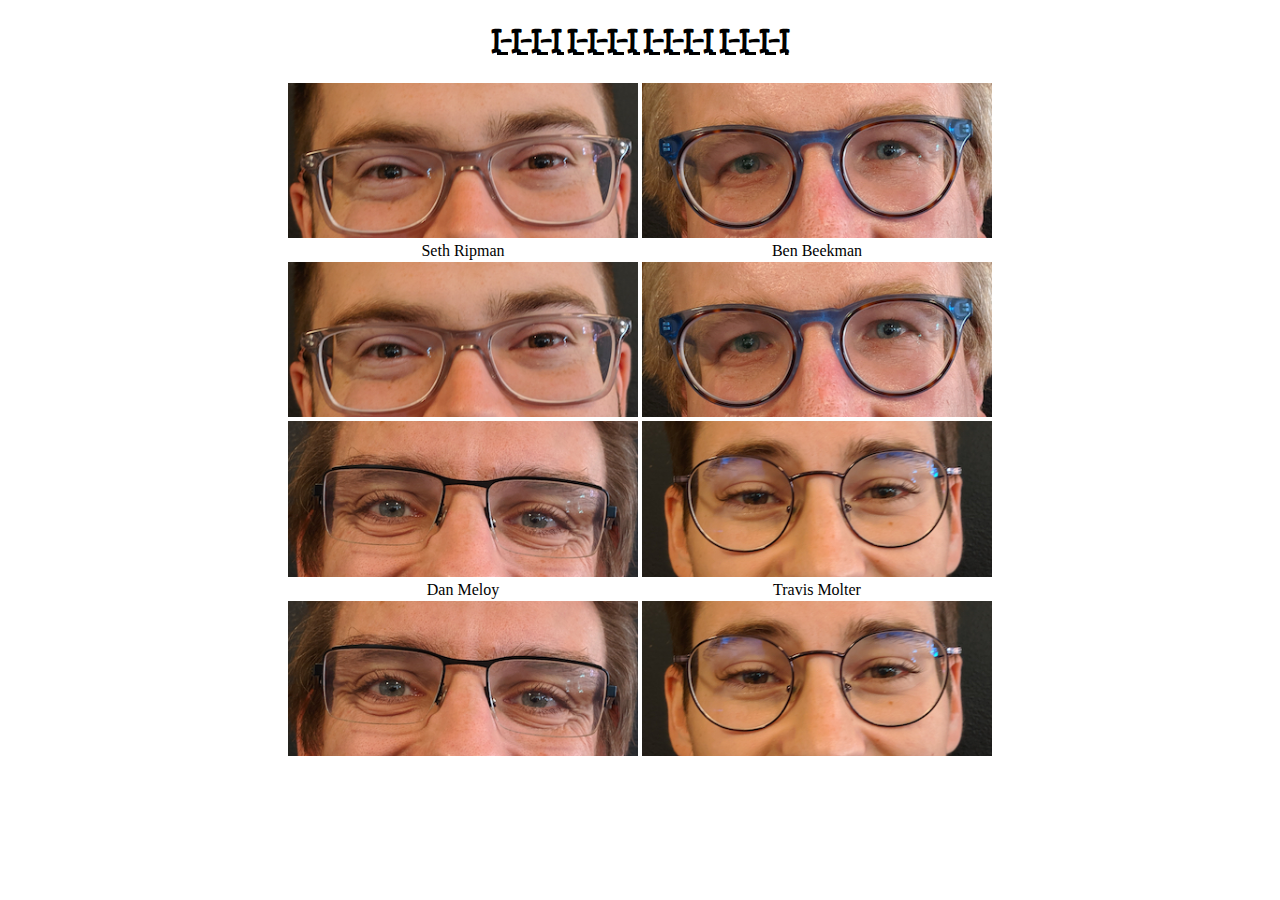
==== about-page/index.html @ bc8ddaf8 "fixed pathing issue" ====
<!DOCTYPE html>
<html lang="en">

<head>
    <meta charset="UTF-8">
    <meta name="viewport" content="width=device-width, initial-scale=1.0">
    <meta http-equiv="X-UA-Compatible" content="ie=edge">
    <link href="https://fonts.googleapis.com/css?family=Amatic+SC|Neuton|Noto+Serif+JP|Rancho|Rock+Salt|Tangerine&display=swap" rel="stylesheet">
    <link rel="stylesheet" href="./about.css">
    <link rel="stylesheet" href="./animate.css">
    <title>About Us!</title>
</head>

<body>
    <header>
        <h1>
            <span class="rancho">I-I-I-I I-I-I-I I-I-I-I I-I-I-I</span>
        </h1>
    </header>
    <main>
        <div class="container">
                <div class="parent">
                    <div class="seth div1 rect-img">
                        <img class="rect-face" src="../assets/about-faces/seth-rect-face.jpg">
                    </div>
                    
                    <div class="seth div2"> 
                        <span>Seth Ripman</span>
                    </div>
                    
                    <div class="seth div3 rect-img"> 
                        <img class="rect-face" src="../assets/about-faces/seth-rect-face.jpg">
                    </div>
                
                    <div class="dan div4 rect-img">
                        <img class="rect-face" src="../assets/about-faces/dan-rect-face.jpg">
                    </div>
                    
                    <div class="dan div5"> 
                        <span>Dan Meloy</span>
                    </div>
                    
                    <div class="dan div6 rect-img"> 
                        <img class="rect-face" src="../assets/about-faces/dan-rect-face.jpg">
                    </div>

                    <div class="ben div7 rect-img">
                        <img class="rect-face" src="../assets/about-faces/ben-rect-face.jpg">
                    </div>
                    
                    <div class="ben div8"> 
                        <span>Ben Beekman</span>
                    </div>
                    
                    <div class="ben div9 rect-img"> 
                        <img class="rect-face" src="../assets/about-faces/ben-rect-face.jpg">
                    </div>

                    <div class="travis div10 rect-img">
                        <img class="rect-face" src="../assets/about-faces/travis-rect-face.jpg">
                    </div>
                    
                    <div class="travis div11"> 
                        <span>Travis Molter</span>
                    </div>
                    
                    <div class="travis div12 rect-img"> 
                        <img class="rect-face" src="../assets/about-faces/travis-rect-face.jpg">
                    </div>

                </div> 

        </div>
    </main>

    <script type="module" src="./about.js"></script>
</body>

</html>
---- about-page/about.css ----
body, main {
    margin: 0 auto;
}

h1 {
    text-align: center;
}

.rancho {
    font-family: 'Rancho', cursive;
    text-decoration: underline;
}

.container {
    margin: 0 auto;
    width: 55%;
}

img {
    width: 100%;
    height: auto;
}

.parent {
    display: grid;
    grid-template-columns: 9fr 0fr 9fr;
    grid-template-rows: 4fr 0.5fr 4fr 0fr 4fr 0.5fr 4fr;
    grid-column-gap: 2px;
    grid-row-gap: 0px;
}
    
.div1 { 
    grid-area: 1 / 1 / 2 / 2;
}

.div2 {
    grid-area: 2 / 1 / 3 / 2;
    text-align: center;
}

.div3 {
    grid-area: 3 / 1 / 4 / 2;
}

.div4 {
    grid-area: 5 / 1 / 6 / 2;
}

.div5 {
    grid-area: 6 / 1 / 7 / 2;
    text-align: center;
}

.div6 {
    grid-area: 7 / 1 / 8 / 2;
}

.div7 {
    grid-area: 1 / 3 / 2 / 4;
}

.div8 {
    grid-area: 2 / 3 / 3 / 4;
    text-align: center;
}

.div9 {
    grid-area: 3 / 3 / 4 / 4;
}

.div10 {
    grid-area: 5 / 3 / 6 / 4;
}

.div11 {
    grid-area: 6 / 3 / 7 / 4;
    text-align: center;
}

.div12 {
    grid-area: 7 / 3 / 8 / 4;
}
    
.rect-img {
}

.rect-face {
}
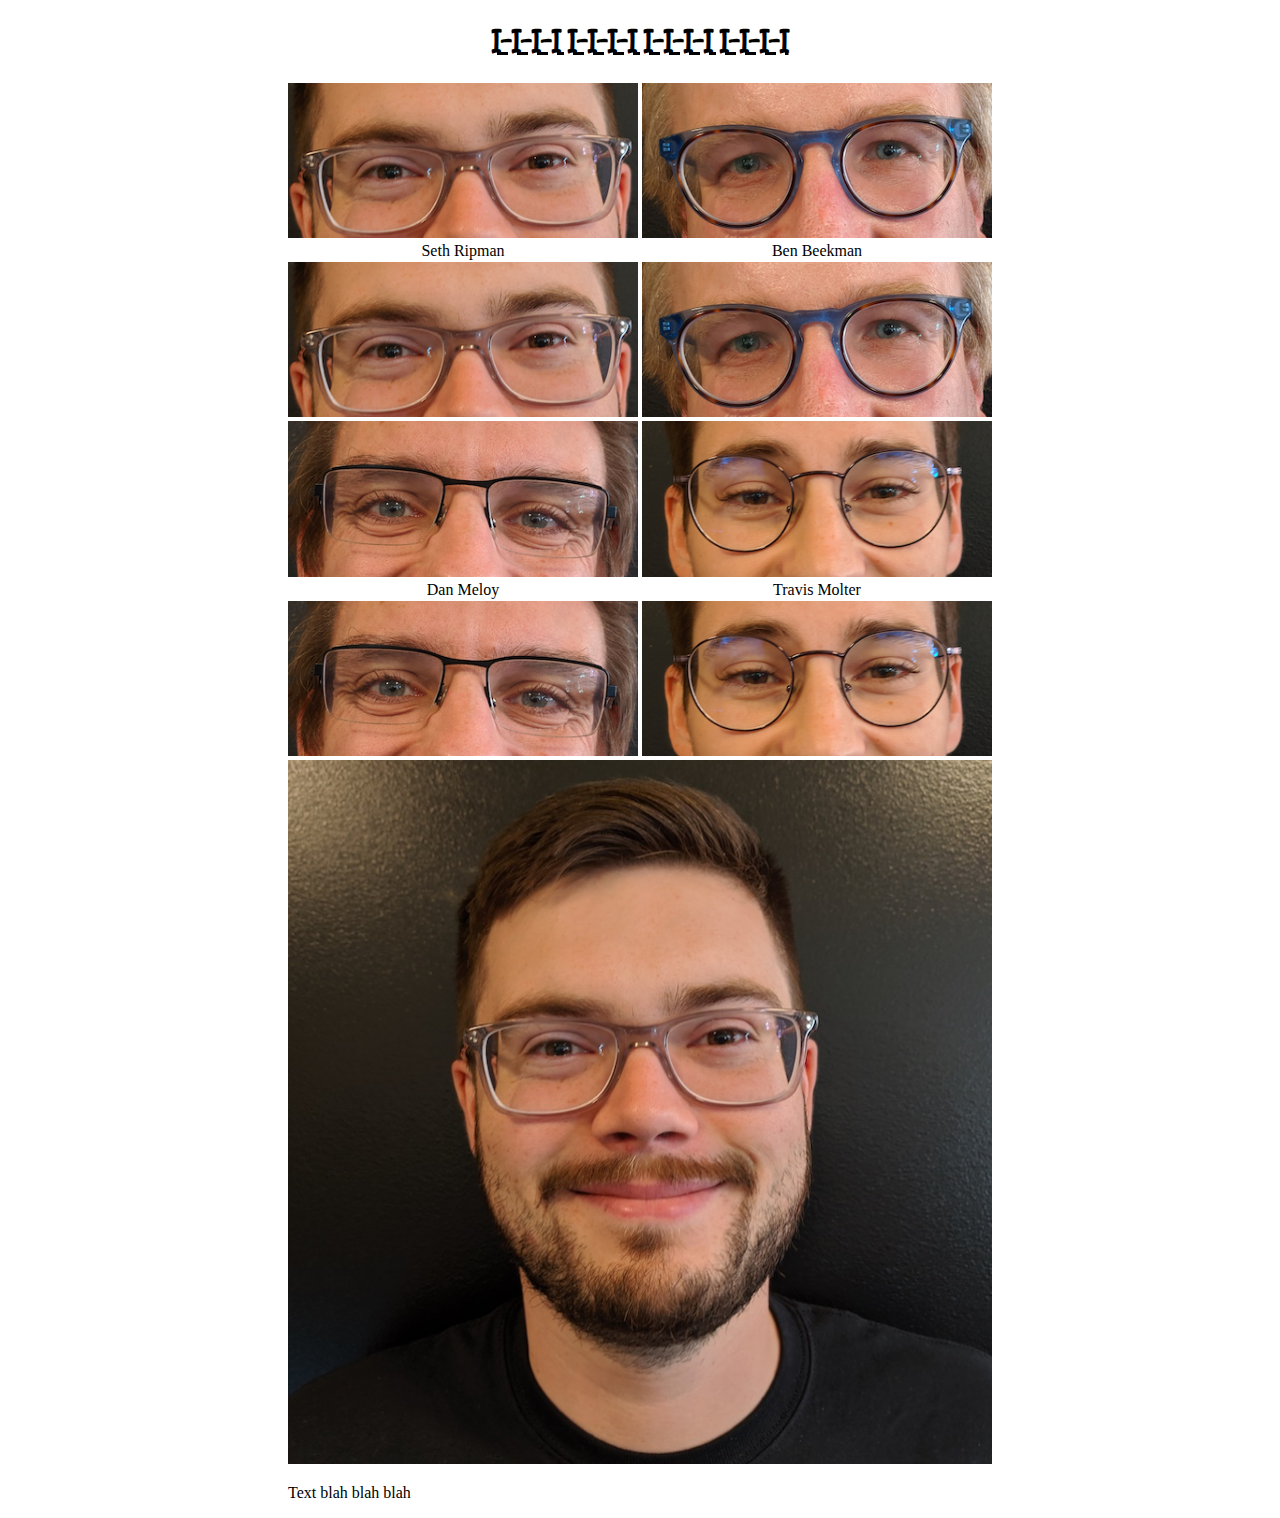
==== commit bf4c5d85: "working on mouseover hide" ====
--- a/about-page/index.html
+++ b/about-page/index.html
@@ -21,7 +21,7 @@
         <div class="container">
                 <div class="parent">
                     <div class="seth div1 rect-img">
-                        <img class="rect-face" src="../assets/about-faces/seth-rect-face.jpg">
+                        <img class="rect-face seth-face" src="../assets/about-faces/seth-rect-face.jpg">
                     </div>
                     
                     <div class="seth div2"> 
@@ -29,11 +29,11 @@
                     </div>
                     
                     <div class="seth div3 rect-img"> 
-                        <img class="rect-face" src="../assets/about-faces/seth-rect-face.jpg">
+                        <img class="rect-face seth-face" src="../assets/about-faces/seth-rect-face.jpg">
                     </div>
                 
                     <div class="dan div4 rect-img">
-                        <img class="rect-face" src="../assets/about-faces/dan-rect-face.jpg">
+                        <img class="rect-face dan-face" src="../assets/about-faces/dan-rect-face.jpg">
                     </div>
                     
                     <div class="dan div5"> 
@@ -41,11 +41,11 @@
                     </div>
                     
                     <div class="dan div6 rect-img"> 
-                        <img class="rect-face" src="../assets/about-faces/dan-rect-face.jpg">
+                        <img class="rect-face dan-face" src="../assets/about-faces/dan-rect-face.jpg">
                     </div>
 
                     <div class="ben div7 rect-img">
-                        <img class="rect-face" src="../assets/about-faces/ben-rect-face.jpg">
+                        <img class="rect-face ben-face" src="../assets/about-faces/ben-rect-face.jpg">
                     </div>
                     
                     <div class="ben div8"> 
@@ -53,11 +53,11 @@
                     </div>
                     
                     <div class="ben div9 rect-img"> 
-                        <img class="rect-face" src="../assets/about-faces/ben-rect-face.jpg">
+                        <img class="rect-face ben-face" src="../assets/about-faces/ben-rect-face.jpg">
                     </div>
 
                     <div class="travis div10 rect-img">
-                        <img class="rect-face" src="../assets/about-faces/travis-rect-face.jpg">
+                        <img class="rect-face travis-face" src="../assets/about-faces/travis-rect-face.jpg">
                     </div>
                     
                     <div class="travis div11"> 
@@ -65,10 +65,13 @@
                     </div>
                     
                     <div class="travis div12 rect-img"> 
-                        <img class="rect-face" src="../assets/about-faces/travis-rect-face.jpg">
+                        <img class="rect-face travis-face" src="../assets/about-faces/travis-rect-face.jpg">
                     </div>
-
-                </div> 
+                </div>
+                    <img class="square-face" src="../assets/about-faces/seth-square-face.jpg">
+                <div>
+                    <p>Text blah blah blah</p>
+                </div>
 
         </div>
     </main>
--- a/about-page/about.css
+++ b/about-page/about.css
@@ -81,8 +81,5 @@
     grid-area: 7 / 3 / 8 / 4;
 }
     
-.rect-img {
-}
-
-.rect-face {
-}+.square-face {
+  }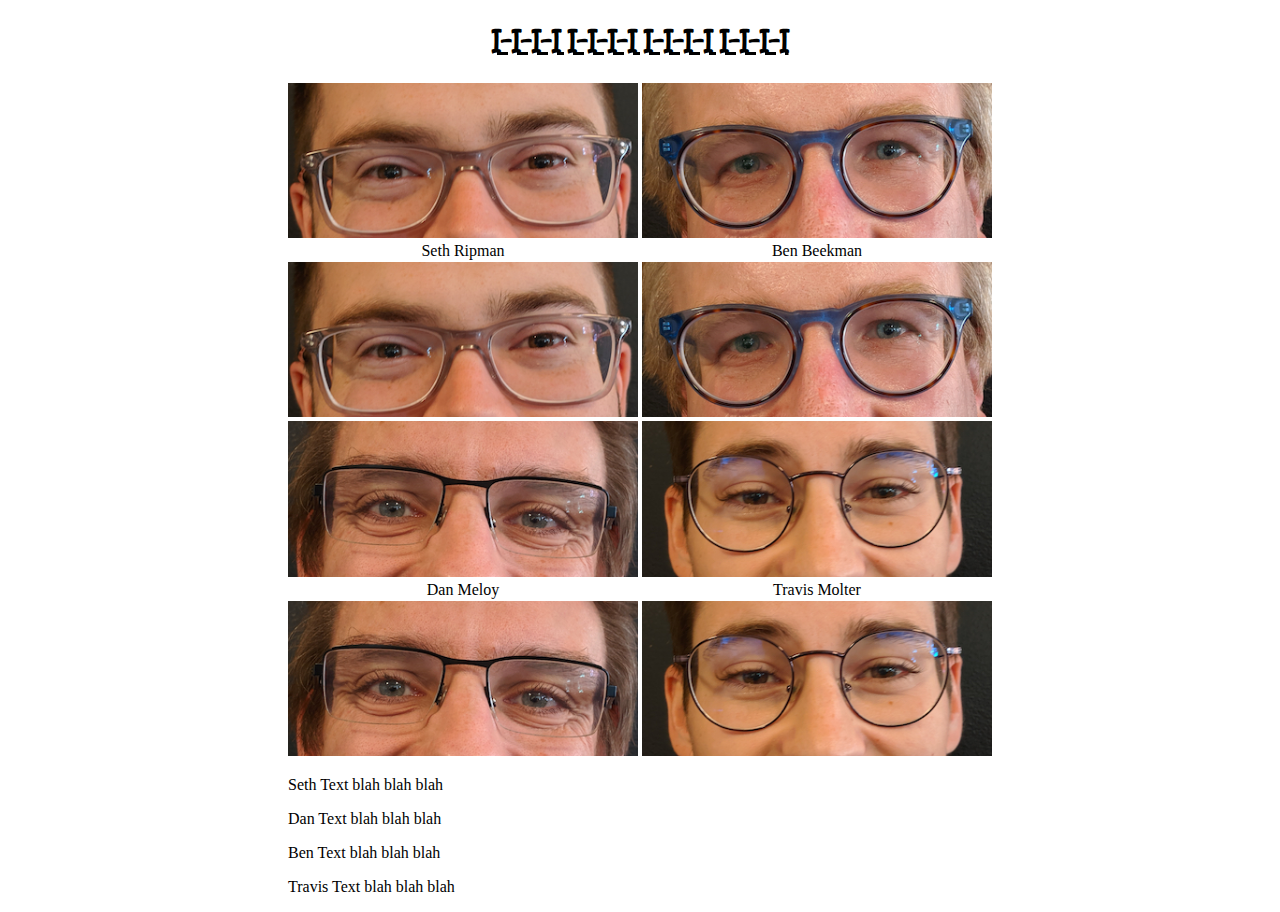
==== commit e011bec4: "fresh dev!" ====
--- a/about-page/index.html
+++ b/about-page/index.html
@@ -68,9 +68,30 @@
                         <img class="rect-face travis-face" src="../assets/about-faces/travis-rect-face.jpg">
                     </div>
                 </div>
-                    <img class="square-face" src="../assets/about-faces/seth-square-face.jpg">
-                <div>
-                    <p>Text blah blah blah</p>
+
+                <div id="hidden-seth">
+                    <img id="big-seth" class="square-face" src="../assets/about-faces/seth-square-face.jpg">
+                    <div>
+                        <p>Seth Text blah blah blah</p>
+                    </div>
+                </div>
+                <div id="hidden-dan">
+                    <img id="big-dan" class="square-face" src="../assets/about-faces/dan-square-face.jpg">
+                    <div>
+                        <p>Dan Text blah blah blah</p>
+                    </div>
+                </div>
+                <div id="hidden-ben">
+                    <img id="big-ben" class="square-face" src="../assets/about-faces/ben-square-face.jpg">
+                    <div>
+                        <p>Ben Text blah blah blah</p>
+                    </div>
+                </div>
+                <div id="hidden-travis">
+                    <img id="big-travis" class="square-face" src="../assets/about-faces/travis-square-face.jpg">
+                    <div>
+                        <p>Travis Text blah blah blah</p>
+                    </div>
                 </div>
 
         </div>
--- a/about-page/about.css
+++ b/about-page/about.css
@@ -80,6 +80,23 @@
 .div12 {
     grid-area: 7 / 3 / 8 / 4;
 }
-    
+
+.hidden-seth {
+    display: none;
+}
+
+.hidden-dan {
+    display: none;
+}
+
+.hidden-ben {
+    display: none;
+}
+
+.hidden-travis {
+    display: none;
+}
+
 .square-face {
-  }+    display: none;
+}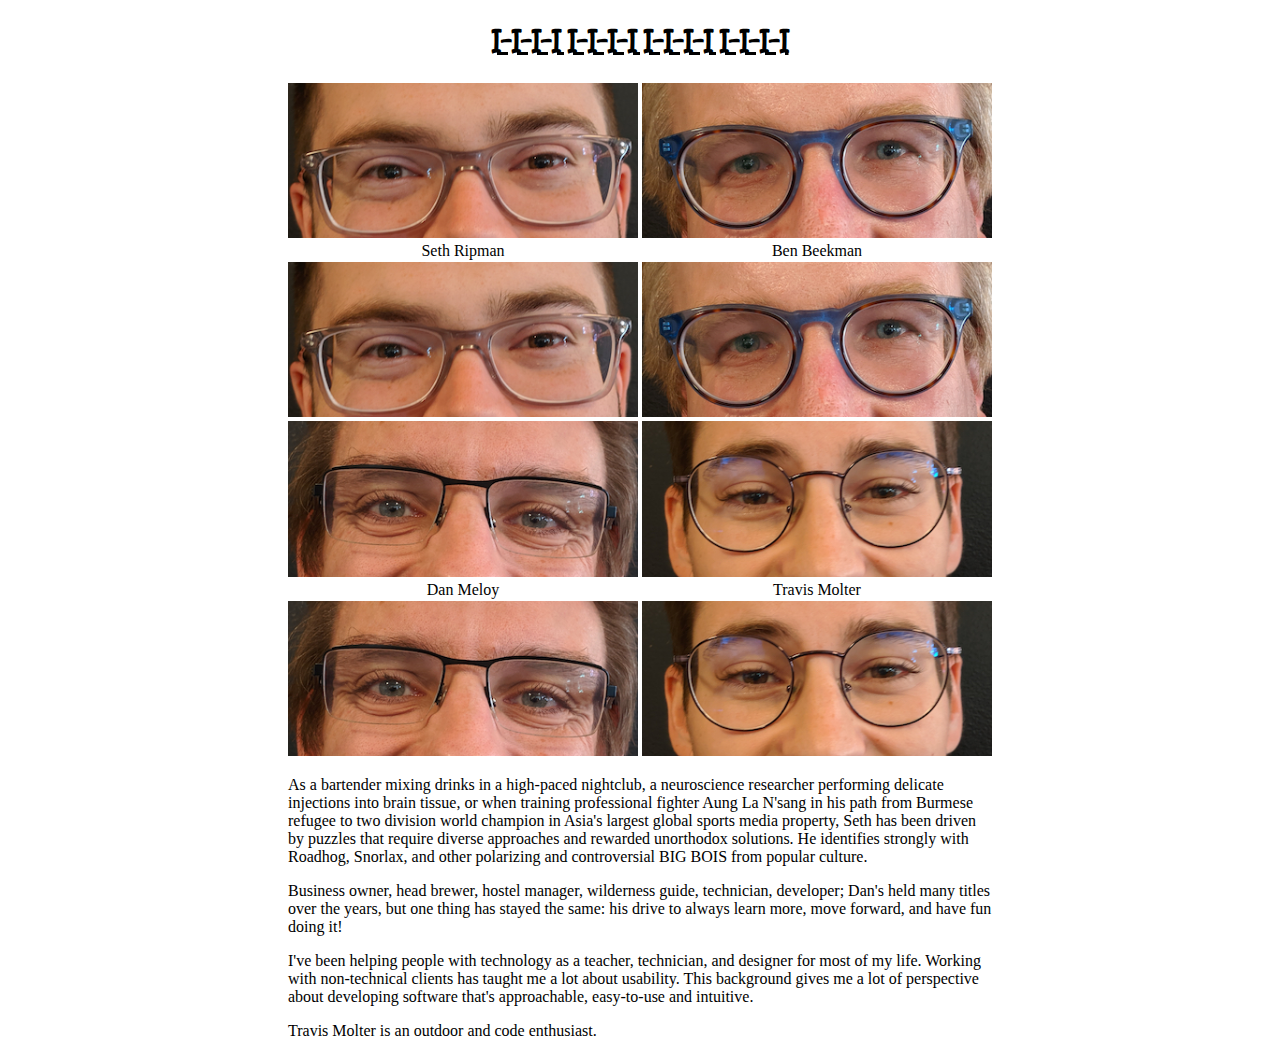
==== commit 3b546d74: "added personal statements" ====
--- a/about-page/index.html
+++ b/about-page/index.html
@@ -72,25 +72,25 @@
                 <div id="hidden-seth">
                     <img id="big-seth" class="square-face" src="../assets/about-faces/seth-square-face.jpg">
                     <div>
-                        <p>Seth Text blah blah blah</p>
+                        <p>As a bartender mixing drinks in a high-paced nightclub, a neuroscience researcher performing delicate injections into brain tissue, or when training professional fighter Aung La N'sang in his path from Burmese refugee to two division world champion in Asia's largest global sports media property, Seth has been driven by puzzles that require diverse approaches and rewarded unorthodox solutions. He identifies strongly with Roadhog, Snorlax, and other polarizing and controversial BIG BOIS from popular culture.</p>
                     </div>
                 </div>
                 <div id="hidden-dan">
                     <img id="big-dan" class="square-face" src="../assets/about-faces/dan-square-face.jpg">
                     <div>
-                        <p>Dan Text blah blah blah</p>
+                        <p>Business owner, head brewer, hostel manager, wilderness guide, technician, developer; Dan's held many titles over the years, but one thing has stayed the same: his drive to always learn more, move forward, and have fun doing it!</p>
                     </div>
                 </div>
                 <div id="hidden-ben">
                     <img id="big-ben" class="square-face" src="../assets/about-faces/ben-square-face.jpg">
                     <div>
-                        <p>Ben Text blah blah blah</p>
+                        <p>I've been helping people with technology as a teacher, technician, and designer for most of my life. Working with non-technical clients has taught me a lot about usability. This background gives me a lot of perspective about developing software that's approachable, easy-to-use and intuitive.</p>
                     </div>
                 </div>
                 <div id="hidden-travis">
                     <img id="big-travis" class="square-face" src="../assets/about-faces/travis-square-face.jpg">
                     <div>
-                        <p>Travis Text blah blah blah</p>
+                        <p>Travis Molter is an outdoor and code enthusiast.</p>
                     </div>
                 </div>
 
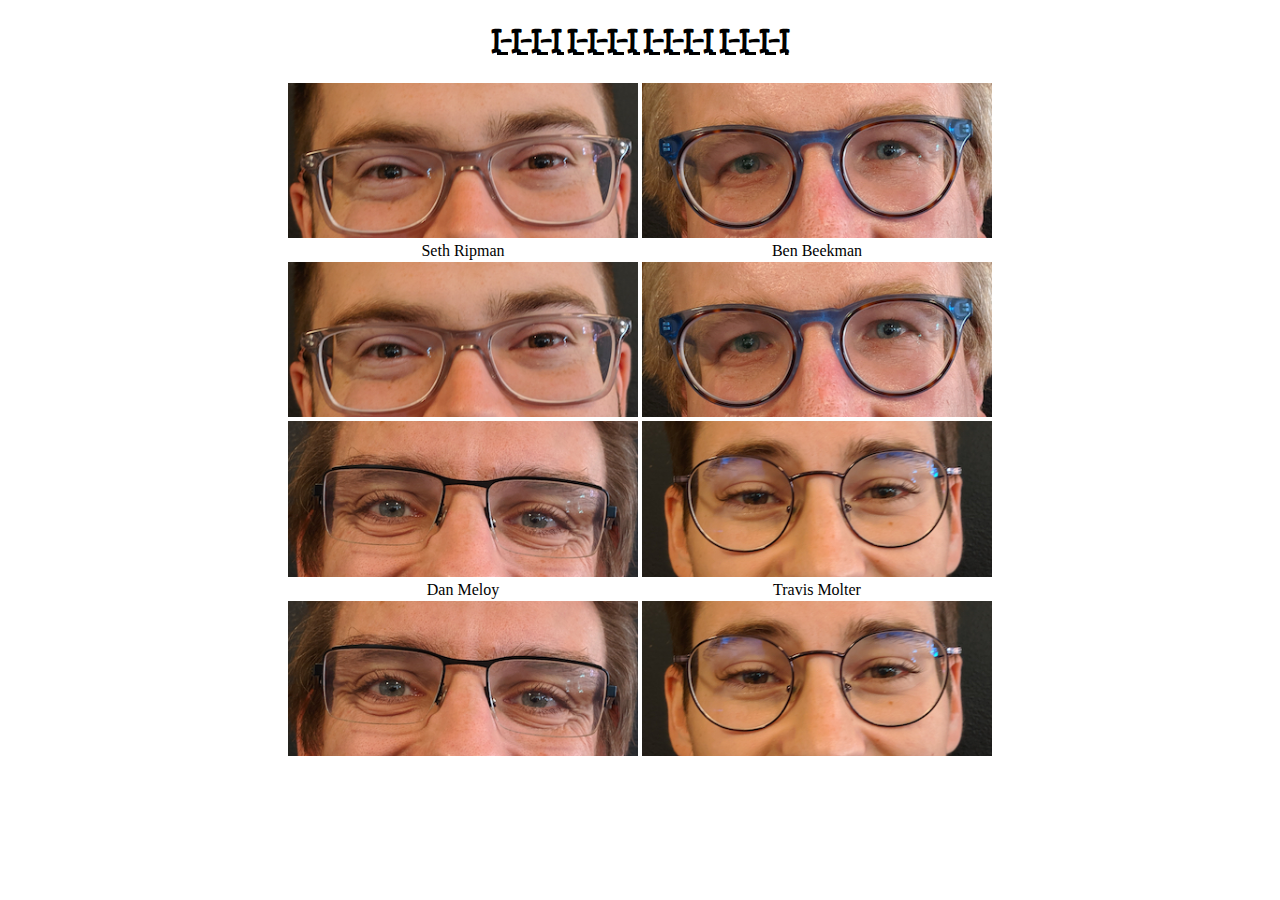
==== commit de00a4b8: "adding animations to event handler" ====
--- a/about-page/index.html
+++ b/about-page/index.html
@@ -18,7 +18,7 @@
         </h1>
     </header>
     <main>
-        <div class="container">
+        <div class="container" id="container">
                 <div class="parent">
                     <div class="seth div1 rect-img">
                         <img class="rect-face seth-face" src="../assets/about-faces/seth-rect-face.jpg">
@@ -69,6 +69,8 @@
                     </div>
                 </div>
 
+
+            <div class="hidden-container">
                 <div id="hidden-seth">
                     <img id="big-seth" class="square-face" src="../assets/about-faces/seth-square-face.jpg">
                     <div>
@@ -93,7 +95,7 @@
                         <p>Travis Molter is an outdoor and code enthusiast.</p>
                     </div>
                 </div>
-
+            </div>
         </div>
     </main>
 
--- a/about-page/about.css
+++ b/about-page/about.css
@@ -81,19 +81,19 @@
     grid-area: 7 / 3 / 8 / 4;
 }
 
-.hidden-seth {
+#hidden-seth {
     display: none;
 }
 
-.hidden-dan {
+#hidden-dan {
     display: none;
 }
 
-.hidden-ben {
+#hidden-ben {
     display: none;
 }
 
-.hidden-travis {
+#hidden-travis {
     display: none;
 }
 
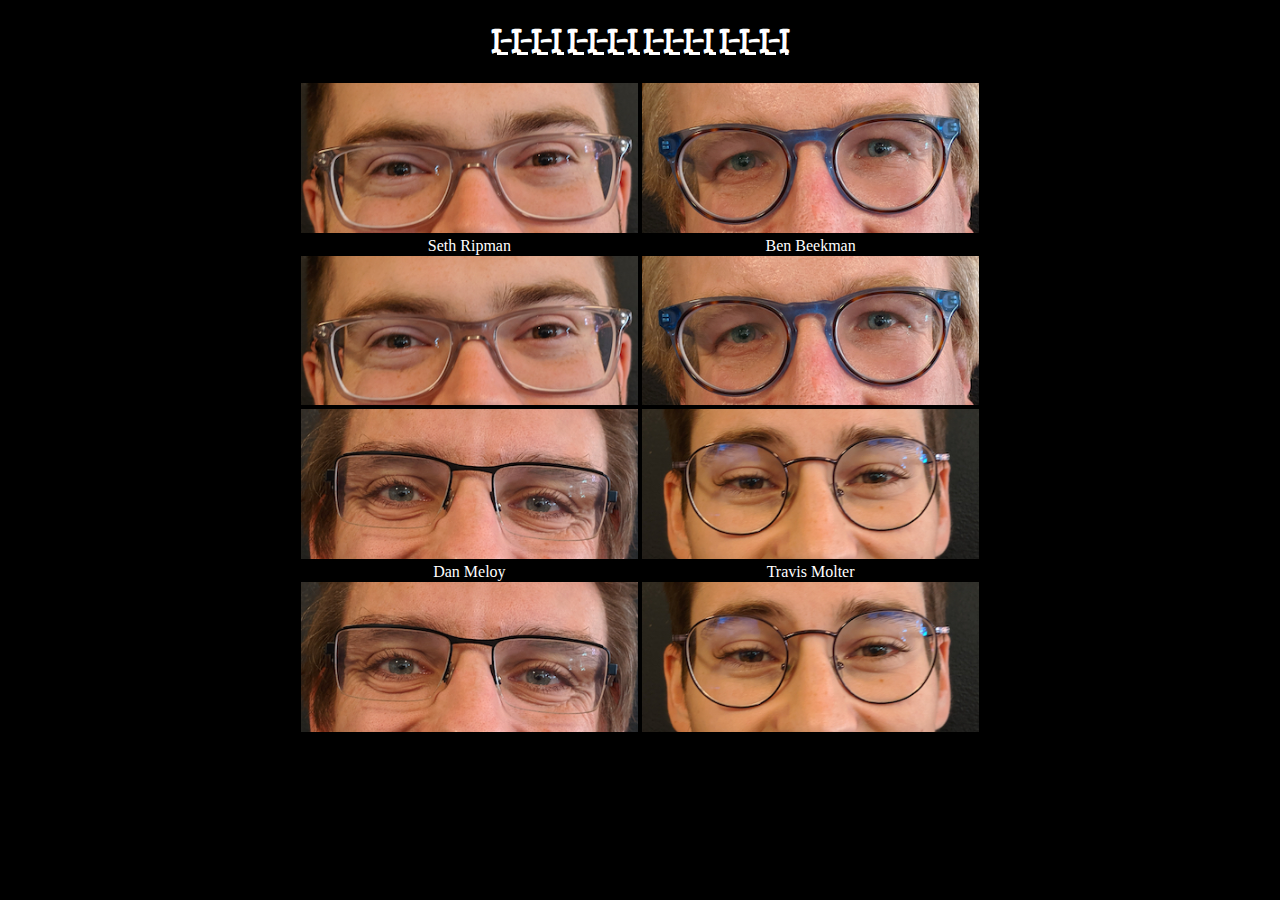
==== commit 02540475: "working on hover display for seth" ====
--- a/about-page/index.html
+++ b/about-page/index.html
@@ -19,7 +19,7 @@
     </header>
     <main>
         <div class="container" id="container">
-                <div class="parent">
+                <div class="parent" id="parent">
                     <div class="seth div1 rect-img">
                         <img class="rect-face seth-face" src="../assets/about-faces/seth-rect-face.jpg">
                     </div>
--- a/about-page/about.css
+++ b/about-page/about.css
@@ -1,5 +1,7 @@
 body, main {
     margin: 0 auto;
+    background-color: black;
+    color: white;
 }
 
 h1 {
@@ -13,7 +15,7 @@
 
 .container {
     margin: 0 auto;
-    width: 55%;
+    width: 53%;
 }
 
 img {
@@ -82,7 +84,7 @@
 }
 
 #hidden-seth {
-    display: none;
+   display: none;
 }
 
 #hidden-dan {
@@ -95,8 +97,4 @@
 
 #hidden-travis {
     display: none;
-}
-
-.square-face {
-    display: none;
 }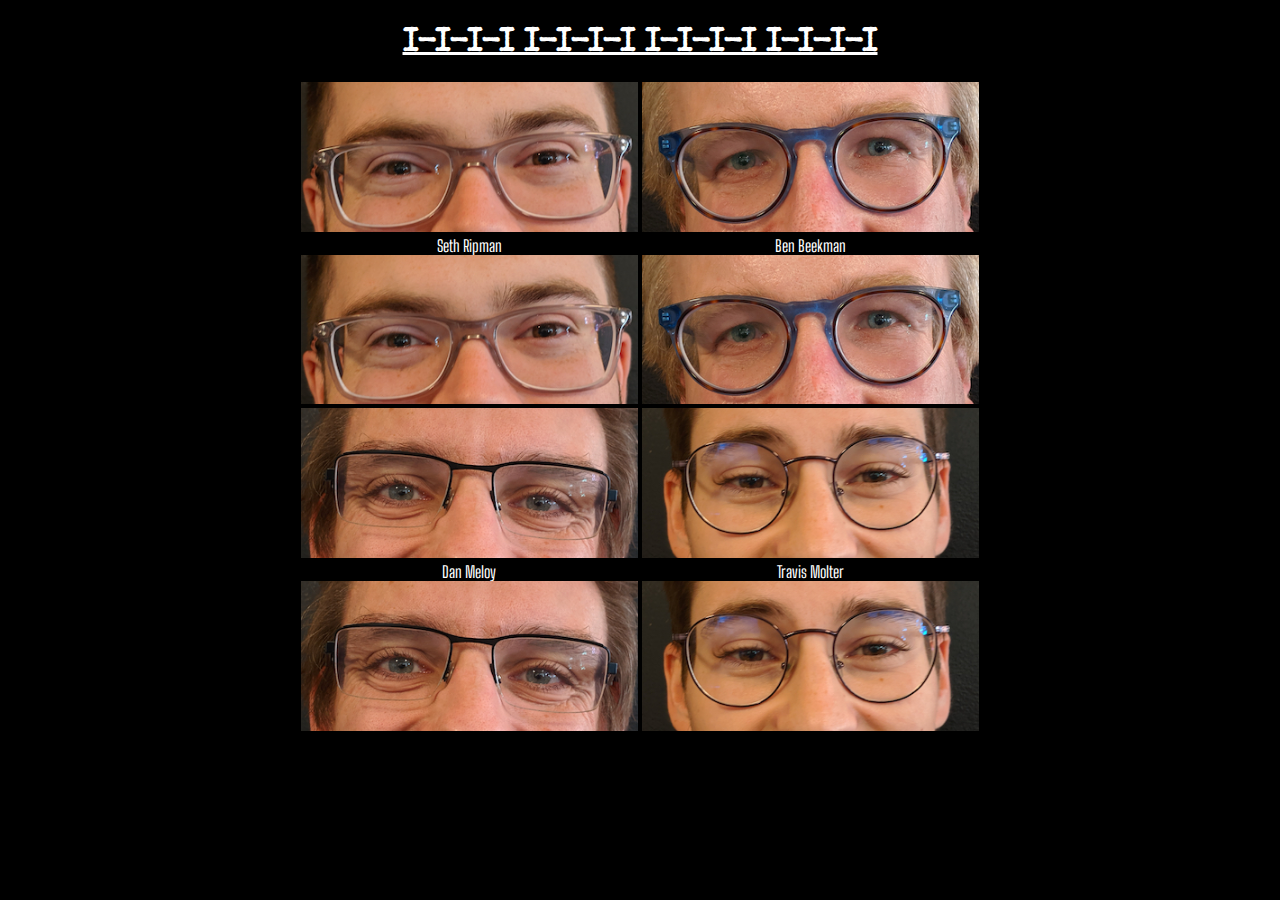
==== commit c4c9d0b0: "fixed several bugs with animations to being removed" ====
--- a/about-page/index.html
+++ b/about-page/index.html
@@ -5,7 +5,7 @@
     <meta charset="UTF-8">
     <meta name="viewport" content="width=device-width, initial-scale=1.0">
     <meta http-equiv="X-UA-Compatible" content="ie=edge">
-    <link href="https://fonts.googleapis.com/css?family=Amatic+SC|Neuton|Noto+Serif+JP|Rancho|Rock+Salt|Tangerine&display=swap" rel="stylesheet">
+    <link href="https://fonts.googleapis.com/css?family=Big+Shoulders+Text|Special+Elite&display=swap" rel="stylesheet"> 
     <link rel="stylesheet" href="./about.css">
     <link rel="stylesheet" href="./animate.css">
     <title>About Us!</title>
--- a/about-page/about.css
+++ b/about-page/about.css
@@ -9,7 +9,7 @@
 }
 
 .rancho {
-    font-family: 'Rancho', cursive;
+    font-family: 'Special Elite', cursive;
     text-decoration: underline;
 }
 
@@ -38,6 +38,7 @@
 .div2 {
     grid-area: 2 / 1 / 3 / 2;
     text-align: center;
+    font-family: 'Big Shoulders Text', cursive;
 }
 
 .div3 {
@@ -51,6 +52,7 @@
 .div5 {
     grid-area: 6 / 1 / 7 / 2;
     text-align: center;
+    font-family: 'Big Shoulders Text', cursive;
 }
 
 .div6 {
@@ -64,6 +66,7 @@
 .div8 {
     grid-area: 2 / 3 / 3 / 4;
     text-align: center;
+    font-family: 'Big Shoulders Text', cursive;
 }
 
 .div9 {
@@ -77,6 +80,7 @@
 .div11 {
     grid-area: 6 / 3 / 7 / 4;
     text-align: center;
+    font-family: 'Big Shoulders Text', cursive;
 }
 
 .div12 {
@@ -97,4 +101,8 @@
 
 #hidden-travis {
     display: none;
+}
+
+.hidden-container {
+    font-family: 'Big Shoulders Text', cursive;
 }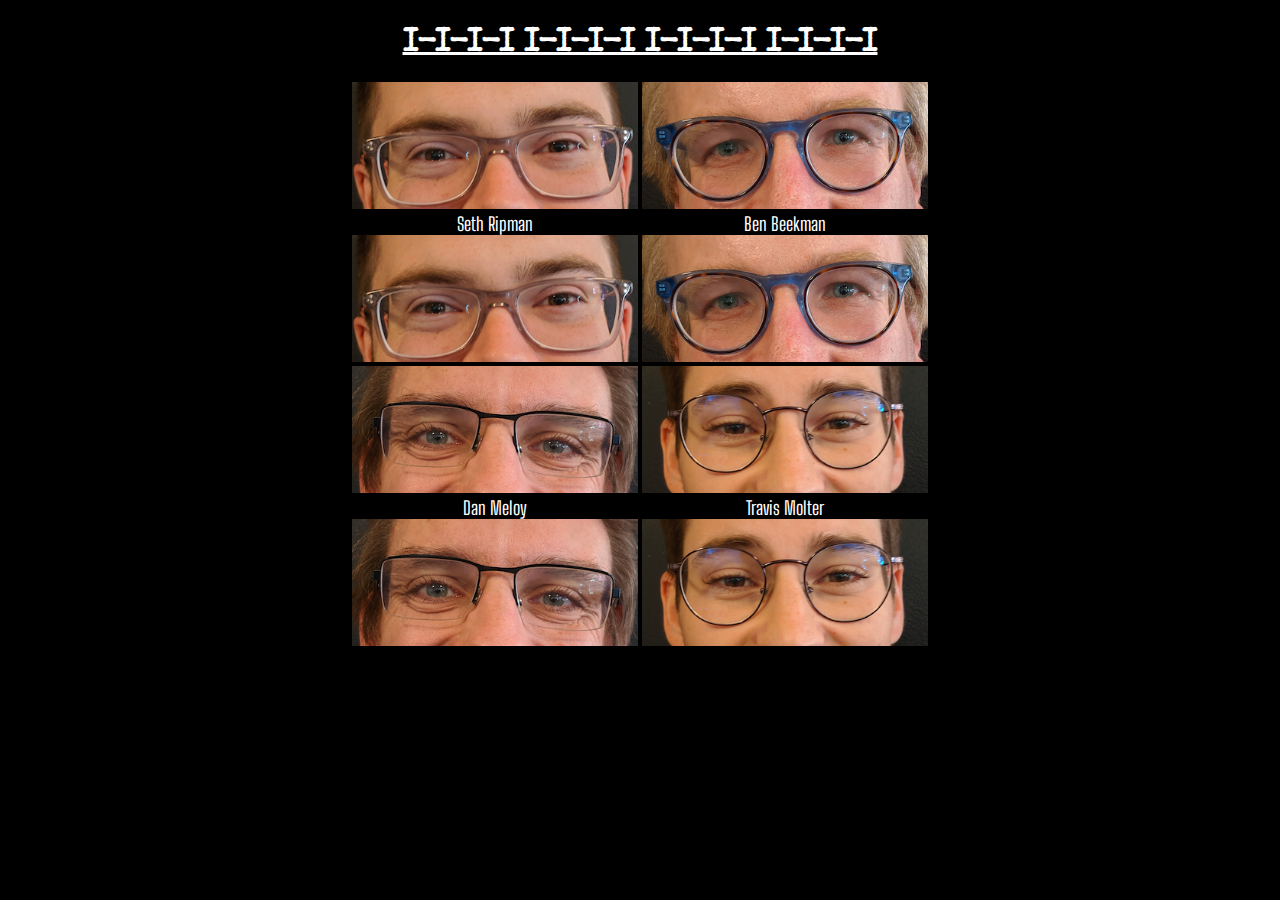
==== commit 95c9bfe7: "adjusting size of text display" ====
--- a/about-page/index.html
+++ b/about-page/index.html
@@ -74,7 +74,7 @@
                 <div id="hidden-seth">
                     <img id="big-seth" class="square-face" src="../assets/about-faces/seth-square-face.jpg">
                     <div>
-                        <p>As a bartender mixing drinks in a high-paced nightclub, a neuroscience researcher performing delicate injections into brain tissue, or when training professional fighter Aung La N'sang in his path from Burmese refugee to two division world champion in Asia's largest global sports media property, Seth has been driven by puzzles that require diverse approaches and rewarded unorthodox solutions. He identifies strongly with Roadhog, Snorlax, and other polarizing and controversial BIG BOIS from popular culture.</p>
+                        <p>As a bartender mixing drinks in a high-paced nightclub, a neuroscience researcher performing delicate injections into brain tissue, or when training professional fighter Aung La N'sang in his path from Burmese refugee to two division world champion in Asia's largest global sports media property, Seth solves puzzles that require diverse approaches and reward unorthodox solutions. He identifies strongly with Roadhog, Snorlax, and other polarizing and controversial <strong>BIG BOIS</strong> from popular culture.</p>
                     </div>
                 </div>
                 <div id="hidden-dan">
--- a/about-page/about.css
+++ b/about-page/about.css
@@ -15,7 +15,7 @@
 
 .container {
     margin: 0 auto;
-    width: 53%;
+    width: 45%;
 }
 
 img {
@@ -39,6 +39,7 @@
     grid-area: 2 / 1 / 3 / 2;
     text-align: center;
     font-family: 'Big Shoulders Text', cursive;
+    font-size: 115%;
 }
 
 .div3 {
@@ -53,6 +54,7 @@
     grid-area: 6 / 1 / 7 / 2;
     text-align: center;
     font-family: 'Big Shoulders Text', cursive;
+    font-size: 115%;
 }
 
 .div6 {
@@ -67,6 +69,7 @@
     grid-area: 2 / 3 / 3 / 4;
     text-align: center;
     font-family: 'Big Shoulders Text', cursive;
+    font-size: 115%;
 }
 
 .div9 {
@@ -81,6 +84,7 @@
     grid-area: 6 / 3 / 7 / 4;
     text-align: center;
     font-family: 'Big Shoulders Text', cursive;
+    font-size: 115%;
 }
 
 .div12 {
@@ -105,4 +109,5 @@
 
 .hidden-container {
     font-family: 'Big Shoulders Text', cursive;
+    font-size: 1.25em;
 }